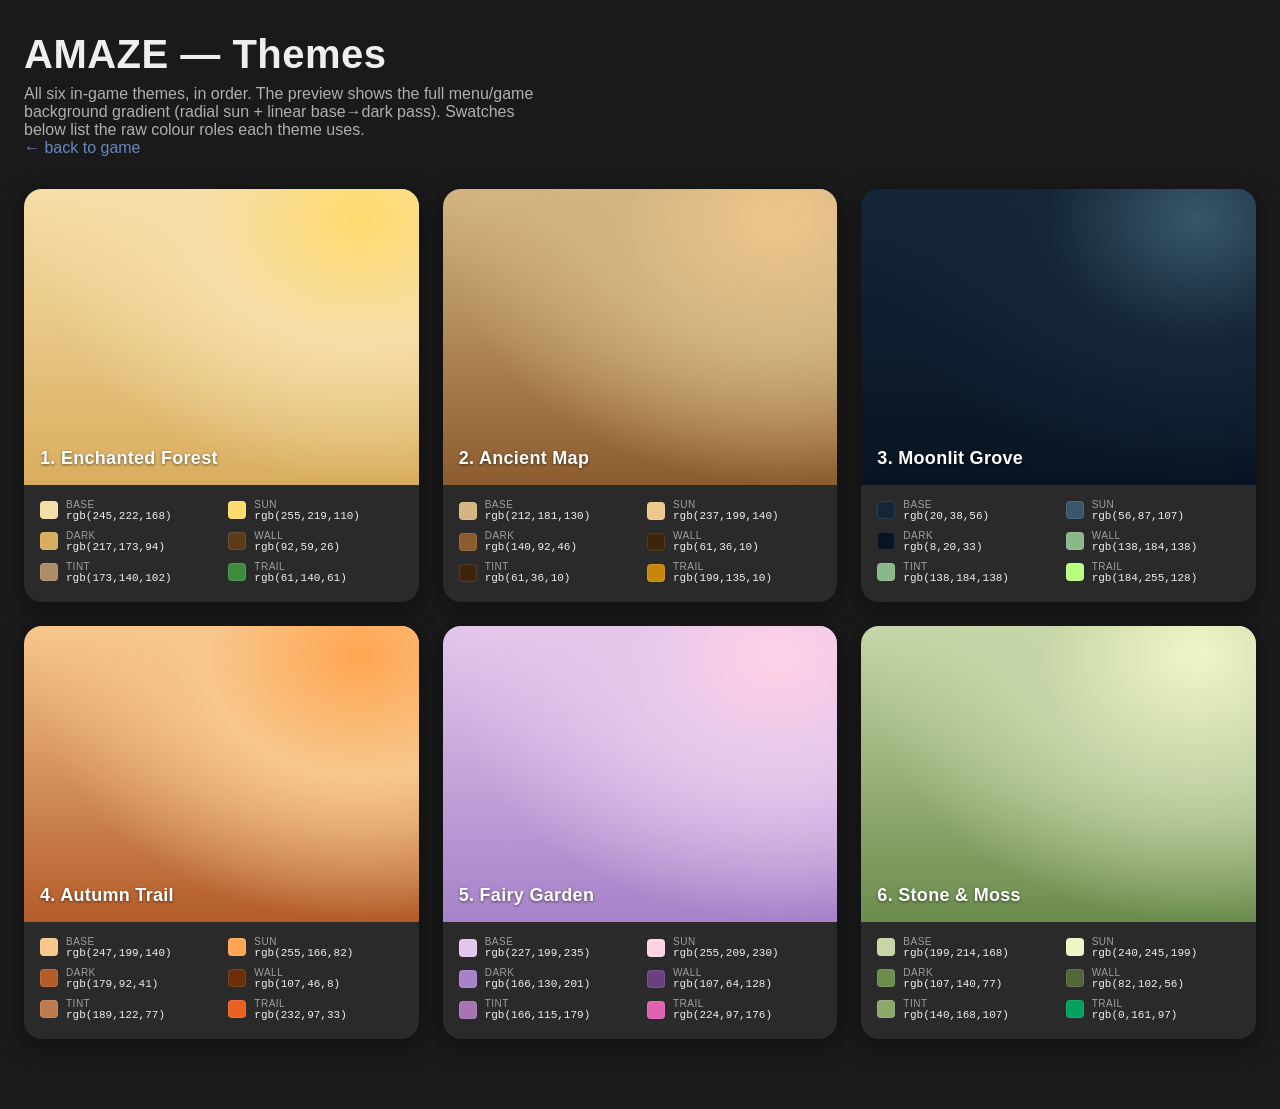
==== themes.html @ 2805a144 "Modal settings, corner-anchored sun, vibrant theme gradients, themes.html - Settings overlay now a t" ====
<!DOCTYPE html>
<html lang="en">
<head>
  <meta charset="utf-8">
  <meta name="viewport" content="width=device-width, initial-scale=1">
  <title>AMAZE — Themes</title>
  <style>
    :root { color-scheme: light dark; }
    * { box-sizing: border-box; }
    body {
      margin: 0;
      padding: 32px 24px 64px;
      font-family: -apple-system, BlinkMacSystemFont, 'Segoe UI', Helvetica, Arial, sans-serif;
      background: #1a1a1a;
      color: #eee;
      min-height: 100vh;
    }
    h1 {
      margin: 0 0 8px;
      font-size: clamp(28px, 4vw, 40px);
      letter-spacing: 0.5px;
    }
    .lead {
      margin: 0 0 32px;
      opacity: 0.7;
      max-width: 60ch;
    }
    .grid {
      display: grid;
      grid-template-columns: repeat(auto-fill, minmax(320px, 1fr));
      gap: 24px;
    }
    .card {
      border-radius: 18px;
      overflow: hidden;
      background: #2a2a2a;
      box-shadow: 0 6px 24px rgba(0,0,0,0.4);
      display: flex;
      flex-direction: column;
    }
    .preview {
      aspect-ratio: 4 / 3;
      position: relative;
      display: flex;
      align-items: flex-end;
      padding: 16px;
    }
    .preview .name {
      font-size: 18px;
      font-weight: 700;
      color: #fff;
      text-shadow: 0 1px 3px rgba(0,0,0,0.55);
      letter-spacing: 0.3px;
    }
    .swatches {
      padding: 14px 16px 18px;
      display: grid;
      grid-template-columns: 1fr 1fr;
      gap: 8px 14px;
      font-size: 12px;
    }
    .swatch {
      display: flex;
      align-items: center;
      gap: 8px;
      min-width: 0;
    }
    .swatch .chip {
      width: 18px;
      height: 18px;
      border-radius: 4px;
      flex-shrink: 0;
      border: 1px solid rgba(255,255,255,0.1);
    }
    .swatch .meta {
      display: flex;
      flex-direction: column;
      min-width: 0;
    }
    .swatch .label {
      opacity: 0.6;
      font-size: 10px;
      text-transform: uppercase;
      letter-spacing: 0.5px;
    }
    .swatch .value {
      font-family: ui-monospace, SFMono-Regular, Menlo, monospace;
      font-size: 11px;
      white-space: nowrap;
      overflow: hidden;
      text-overflow: ellipsis;
    }
    a.back {
      color: #8ab4ff;
      text-decoration: none;
    }
    a.back:hover { text-decoration: underline; }
  </style>
</head>
<body>
  <h1>AMAZE — Themes</h1>
  <p class="lead">
    All six in-game themes, in order.  The preview shows the full menu/game
    background gradient (radial sun + linear base→dark pass).  Swatches below
    list the raw colour roles each theme uses.
    <br><a class="back" href="index.html">← back to game</a>
  </p>
  <div class="grid" id="grid"></div>

  <script type="module">
    import { LevelStyles } from './maze.js';

    function gradient(s) {
      return `
        radial-gradient(ellipse at 85% 10%, ${s.bgGradientSun} 0%, ${s.backgroundColor} 32%, transparent 70%),
        linear-gradient(180deg, ${s.backgroundColor} 0%, ${s.bgGradientDark} 100%)
      `;
    }

    const ROLES = [
      ['backgroundColor', 'base'],
      ['bgGradientSun',   'sun'],
      ['bgGradientDark',  'dark'],
      ['wallColor',       'wall'],
      ['wallTint',        'tint'],
      ['trailColor',      'trail'],
    ];

    const grid = document.getElementById('grid');
    LevelStyles.forEach((s, i) => {
      const card = document.createElement('div');
      card.className = 'card';

      const preview = document.createElement('div');
      preview.className = 'preview';
      preview.style.background = gradient(s);
      preview.innerHTML = `<span class="name">${i + 1}. ${s.name}</span>`;

      const swatches = document.createElement('div');
      swatches.className = 'swatches';
      swatches.innerHTML = ROLES.map(([key, label]) => `
        <div class="swatch">
          <span class="chip" style="background:${s[key]}"></span>
          <span class="meta">
            <span class="label">${label}</span>
            <span class="value">${s[key]}</span>
          </span>
        </div>
      `).join('');

      card.appendChild(preview);
      card.appendChild(swatches);
      grid.appendChild(card);
    });
  </script>
</body>
</html>
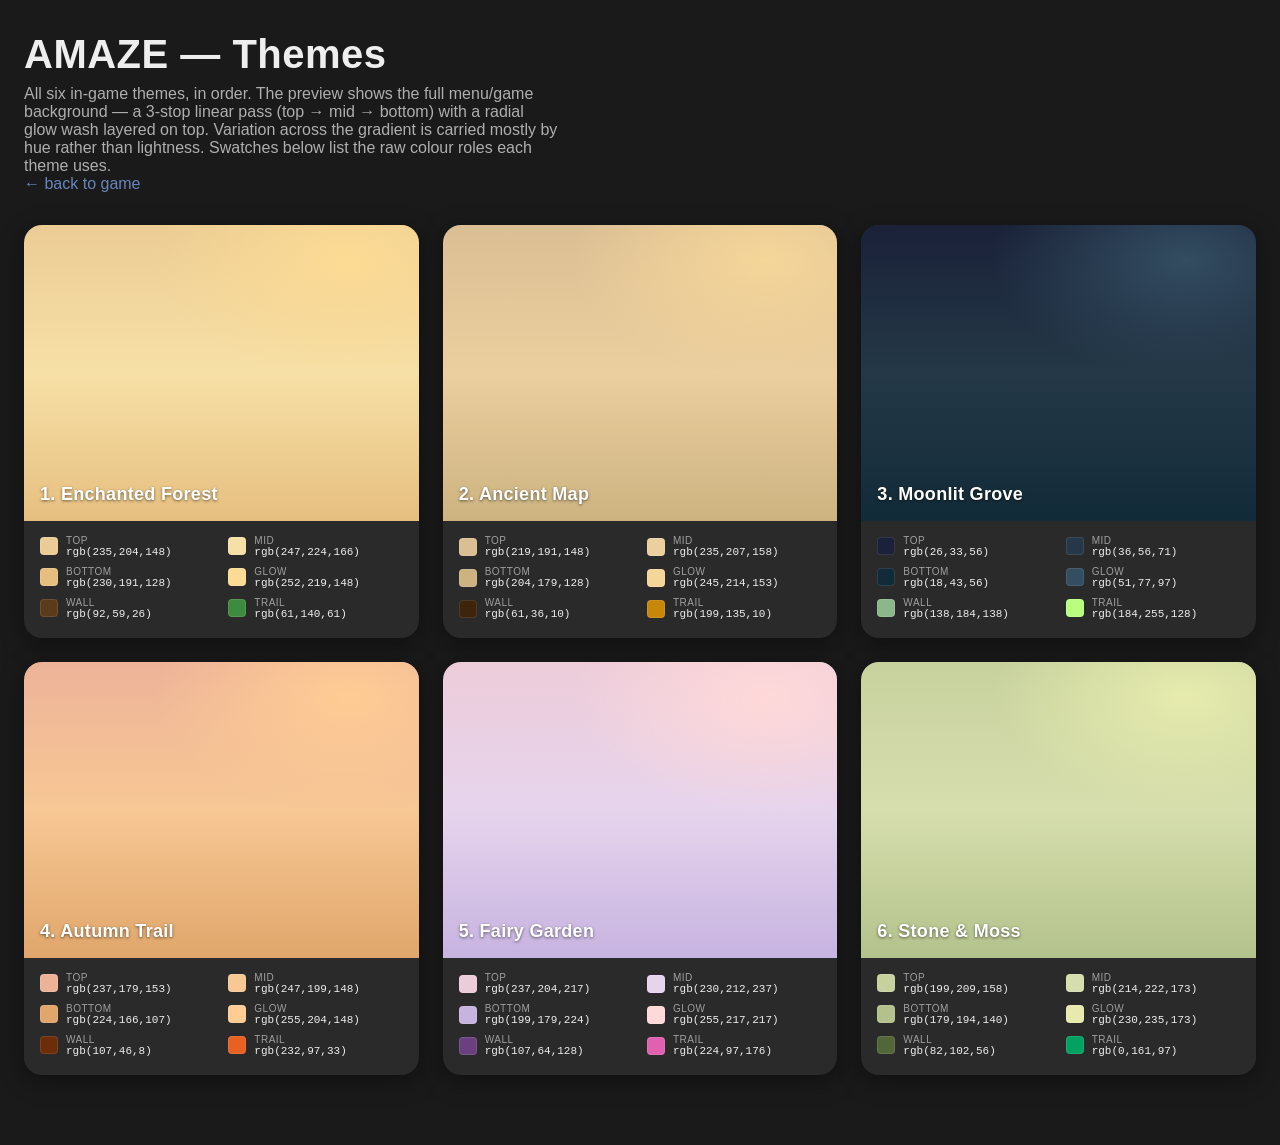
==== commit f21f0a89: "Subtle hue-driven gradients, blurred win modal, push sun behind card - Body bg recipe: 3-stop linear" ====
--- a/themes.html
+++ b/themes.html
@@ -101,8 +101,10 @@
   <h1>AMAZE — Themes</h1>
   <p class="lead">
     All six in-game themes, in order.  The preview shows the full menu/game
-    background gradient (radial sun + linear base→dark pass).  Swatches below
-    list the raw colour roles each theme uses.
+    background — a 3-stop linear pass (top → mid → bottom) with a radial
+    glow wash layered on top.  Variation across the gradient is carried
+    mostly by hue rather than lightness.  Swatches below list the raw
+    colour roles each theme uses.
     <br><a class="back" href="index.html">← back to game</a>
   </p>
   <div class="grid" id="grid"></div>
@@ -112,18 +114,23 @@
 
     function gradient(s) {
       return `
-        radial-gradient(ellipse at 85% 10%, ${s.bgGradientSun} 0%, ${s.backgroundColor} 32%, transparent 70%),
-        linear-gradient(180deg, ${s.backgroundColor} 0%, ${s.bgGradientDark} 100%)
+        radial-gradient(ellipse 70% 55% at 82% 12%,
+          ${s.bgGradientGlow} 0%,
+          transparent 70%),
+        linear-gradient(180deg,
+          ${s.bgGradientTop} 0%,
+          ${s.backgroundColor} 50%,
+          ${s.bgGradientBottom} 100%)
       `;
     }
 
     const ROLES = [
-      ['backgroundColor', 'base'],
-      ['bgGradientSun',   'sun'],
-      ['bgGradientDark',  'dark'],
-      ['wallColor',       'wall'],
-      ['wallTint',        'tint'],
-      ['trailColor',      'trail'],
+      ['bgGradientTop',    'top'],
+      ['backgroundColor',  'mid'],
+      ['bgGradientBottom', 'bottom'],
+      ['bgGradientGlow',   'glow'],
+      ['wallColor',        'wall'],
+      ['trailColor',       'trail'],
     ];
 
     const grid = document.getElementById('grid');
